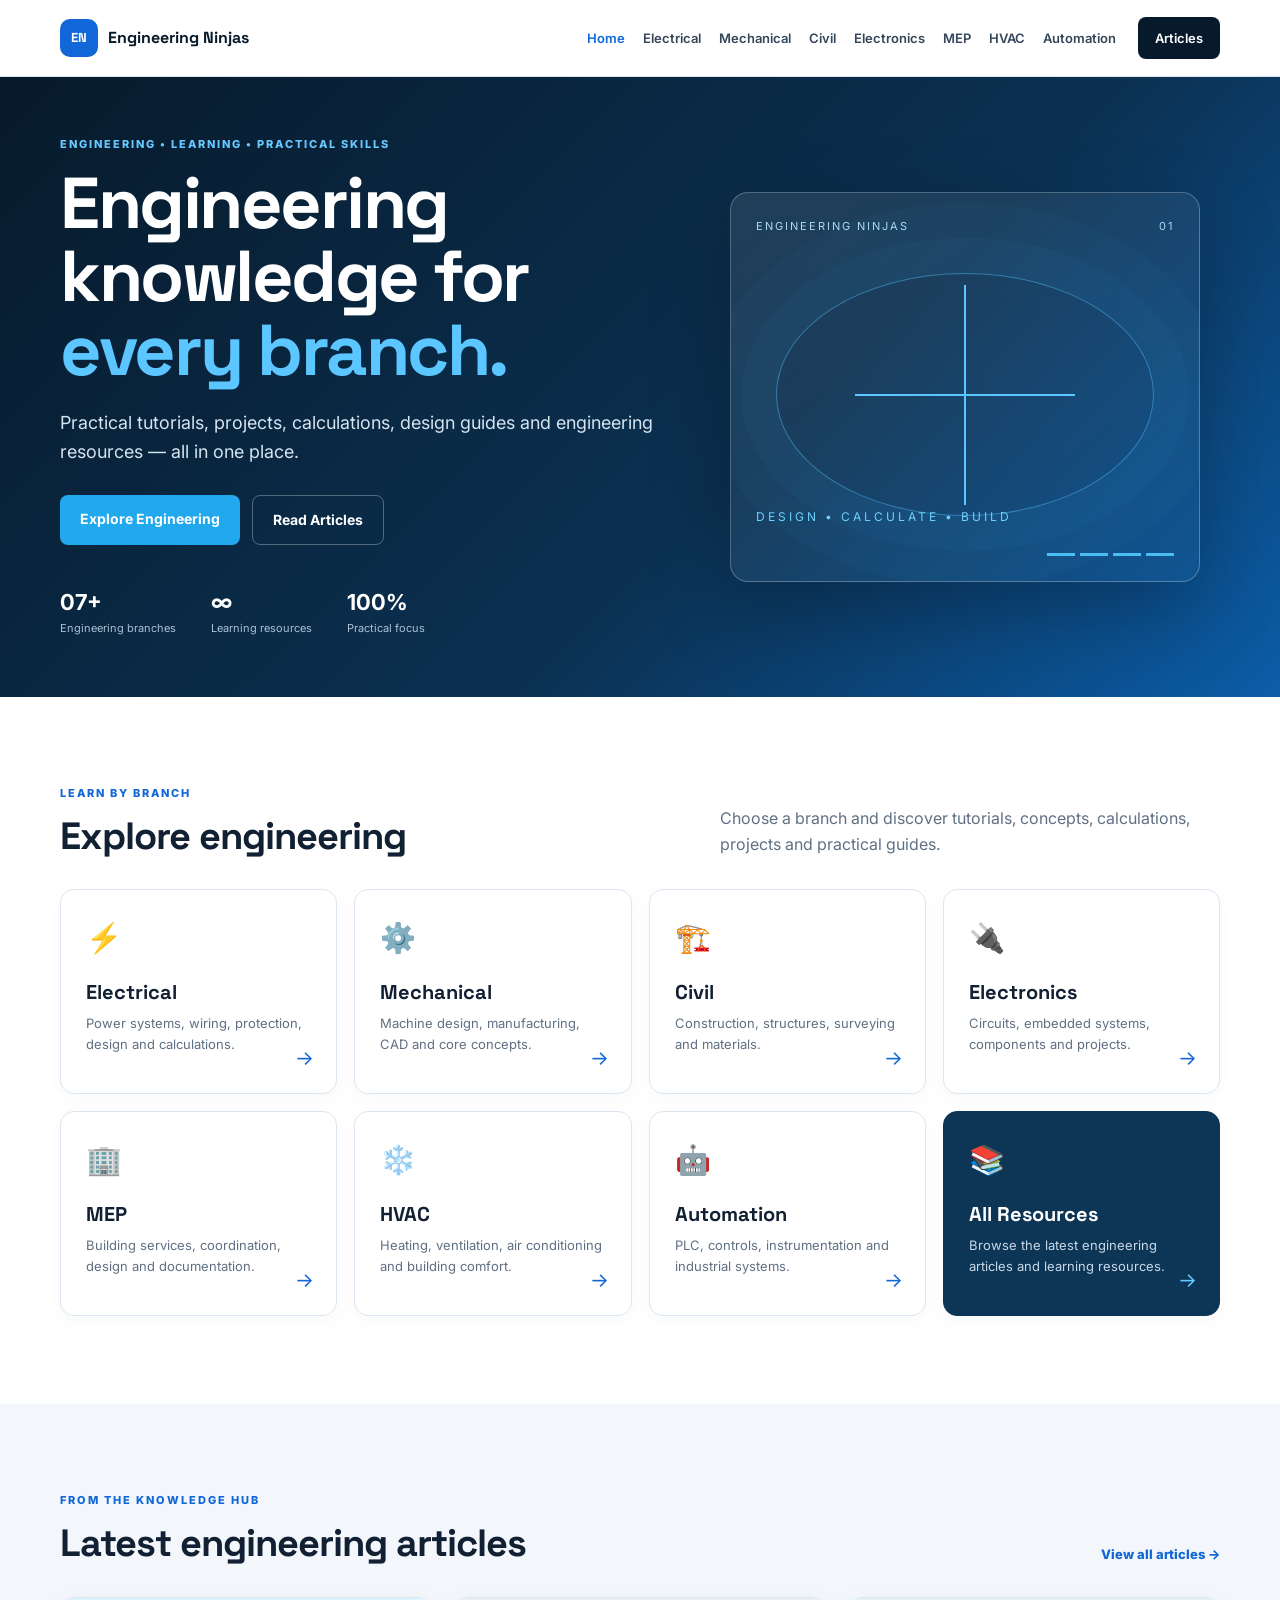
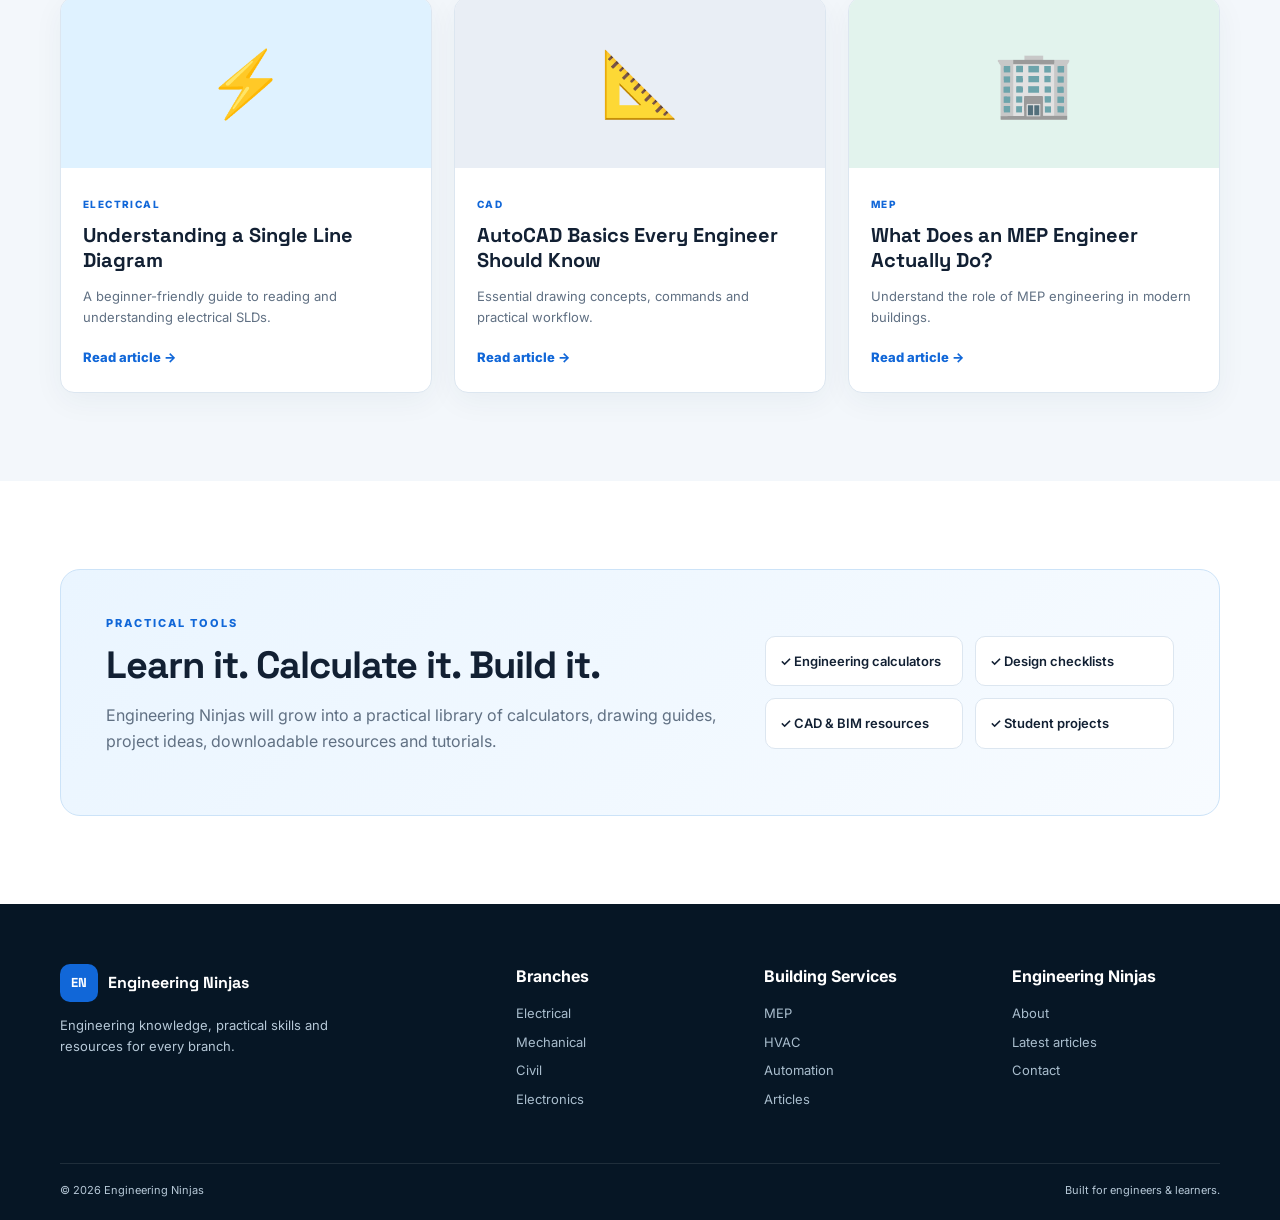
==== index.html @ e0939698 "Add files via upload" ====
<!DOCTYPE html>
<html lang="en">
<head>
  <meta charset="UTF-8">
  <meta name="viewport" content="width=device-width, initial-scale=1.0">
  <meta name="description" content="Engineering Ninjas — practical engineering tutorials, projects, calculations and resources for every engineering branch.">
  <title>Engineering Ninjas | Engineering Knowledge for Every Branch</title>
  <link rel="stylesheet" href="style.css">
</head>
<body>
  <header class="site-header">
    <div class="container nav-wrap">
      <a class="brand" href="index.html">
        <span class="brand-mark">EN</span>
        <span>Engineering Ninjas</span>
      </a>
      <button class="menu-toggle" aria-label="Open menu">☰</button>
      <nav class="nav" aria-label="Main navigation">
        <a class="active" href="index.html">Home</a>
        <a href="branch.html?branch=Electrical">Electrical</a>
        <a href="branch.html?branch=Mechanical">Mechanical</a>
        <a href="branch.html?branch=Civil">Civil</a>
        <a href="branch.html?branch=Electronics">Electronics</a>
        <a href="branch.html?branch=MEP">MEP</a>
        <a href="branch.html?branch=HVAC">HVAC</a>
        <a href="branch.html?branch=Automation">Automation</a>
      </nav>
      <a class="header-btn" href="#articles">Articles</a>
    </div>
  </header>

  <main>
    <section class="hero">
      <div class="hero-grid container">
        <div class="hero-copy">
          <div class="eyebrow">ENGINEERING • LEARNING • PRACTICAL SKILLS</div>
          <h1>Engineering knowledge for <span>every branch.</span></h1>
          <p>Practical tutorials, projects, calculations, design guides and engineering resources — all in one place.</p>
          <div class="hero-actions">
            <a class="btn primary" href="#branches">Explore Engineering</a>
            <a class="btn secondary" href="#articles">Read Articles</a>
          </div>
          <div class="hero-stats">
            <div><strong>07+</strong><span>Engineering branches</span></div>
            <div><strong>∞</strong><span>Learning resources</span></div>
            <div><strong>100%</strong><span>Practical focus</span></div>
          </div>
        </div>
        <div class="hero-visual">
          <div class="blueprint-card">
            <div class="bp-top"><span>ENGINEERING NINJAS</span><span>01</span></div>
            <div class="circuit"></div>
            <div class="bp-label">DESIGN • CALCULATE • BUILD</div>
            <div class="blueprint-lines">
              <span></span><span></span><span></span><span></span>
            </div>
          </div>
        </div>
      </div>
    </section>

    <section class="section" id="branches">
      <div class="container">
        <div class="section-heading">
          <div>
            <div class="eyebrow">LEARN BY BRANCH</div>
            <h2>Explore engineering</h2>
          </div>
          <p>Choose a branch and discover tutorials, concepts, calculations, projects and practical guides.</p>
        </div>
        <div class="branch-grid">
          <a class="branch-card" href="branch.html?branch=Electrical"><span class="icon">⚡</span><h3>Electrical</h3><p>Power systems, wiring, protection, design and calculations.</p><span class="arrow">→</span></a>
          <a class="branch-card" href="branch.html?branch=Mechanical"><span class="icon">⚙️</span><h3>Mechanical</h3><p>Machine design, manufacturing, CAD and core concepts.</p><span class="arrow">→</span></a>
          <a class="branch-card" href="branch.html?branch=Civil"><span class="icon">🏗️</span><h3>Civil</h3><p>Construction, structures, surveying and materials.</p><span class="arrow">→</span></a>
          <a class="branch-card" href="branch.html?branch=Electronics"><span class="icon">🔌</span><h3>Electronics</h3><p>Circuits, embedded systems, components and projects.</p><span class="arrow">→</span></a>
          <a class="branch-card" href="branch.html?branch=MEP"><span class="icon">🏢</span><h3>MEP</h3><p>Building services, coordination, design and documentation.</p><span class="arrow">→</span></a>
          <a class="branch-card" href="branch.html?branch=HVAC"><span class="icon">❄️</span><h3>HVAC</h3><p>Heating, ventilation, air conditioning and building comfort.</p><span class="arrow">→</span></a>
          <a class="branch-card" href="branch.html?branch=Automation"><span class="icon">🤖</span><h3>Automation</h3><p>PLC, controls, instrumentation and industrial systems.</p><span class="arrow">→</span></a>
          <a class="branch-card special" href="#articles"><span class="icon">📚</span><h3>All Resources</h3><p>Browse the latest engineering articles and learning resources.</p><span class="arrow">→</span></a>
        </div>
      </div>
    </section>

    <section class="section soft" id="articles">
      <div class="container">
        <div class="section-heading">
          <div>
            <div class="eyebrow">FROM THE KNOWLEDGE HUB</div>
            <h2>Latest engineering articles</h2>
          </div>
          <a class="text-link" href="articles.html">View all articles →</a>
        </div>
        <div class="article-grid">
          <article class="article-card"><div class="article-image electrical">⚡</div><div class="article-body"><span class="tag">Electrical</span><h3>Understanding a Single Line Diagram</h3><p>A beginner-friendly guide to reading and understanding electrical SLDs.</p><a href="article.html" class="text-link">Read article →</a></div></article>
          <article class="article-card"><div class="article-image cad">📐</div><div class="article-body"><span class="tag">CAD</span><h3>AutoCAD Basics Every Engineer Should Know</h3><p>Essential drawing concepts, commands and practical workflow.</p><a href="article.html" class="text-link">Read article →</a></div></article>
          <article class="article-card"><div class="article-image mep">🏢</div><div class="article-body"><span class="tag">MEP</span><h3>What Does an MEP Engineer Actually Do?</h3><p>Understand the role of MEP engineering in modern buildings.</p><a href="article.html" class="text-link">Read article →</a></div></article>
        </div>
      </div>
    </section>

    <section class="section">
      <div class="container resource-box">
        <div>
          <div class="eyebrow">PRACTICAL TOOLS</div>
          <h2>Learn it. Calculate it. Build it.</h2>
          <p>Engineering Ninjas will grow into a practical library of calculators, drawing guides, project ideas, downloadable resources and tutorials.</p>
        </div>
        <div class="resource-list">
          <div>✓ Engineering calculators</div>
          <div>✓ Design checklists</div>
          <div>✓ CAD & BIM resources</div>
          <div>✓ Student projects</div>
        </div>
      </div>
    </section>
  </main>

  <footer class="footer">
    <div class="container footer-grid">
      <div><a class="brand footer-brand" href="index.html"><span class="brand-mark">EN</span><span>Engineering Ninjas</span></a><p>Engineering knowledge, practical skills and resources for every branch.</p></div>
      <div><h4>Branches</h4><a href="branch.html?branch=Electrical">Electrical</a><a href="branch.html?branch=Mechanical">Mechanical</a><a href="branch.html?branch=Civil">Civil</a><a href="branch.html?branch=Electronics">Electronics</a></div>
      <div><h4>Building Services</h4><a href="branch.html?branch=MEP">MEP</a><a href="branch.html?branch=HVAC">HVAC</a><a href="branch.html?branch=Automation">Automation</a><a href="articles.html">Articles</a></div>
      <div><h4>Engineering Ninjas</h4><a href="about.html">About</a><a href="#articles">Latest articles</a><a href="mailto:hello@example.com">Contact</a></div>
    </div>
    <div class="container footer-bottom"><span>© 2026 Engineering Ninjas</span><span>Built for engineers & learners.</span></div>
  </footer>

  <script src="script.js"></script>
</body>
</html>
---- style.css ----
@import url('https://fonts.googleapis.com/css2?family=Inter:wght@400;500;600;700;800&family=Space+Grotesk:wght@500;600;700&display=swap');
:root{--navy:#071a2b;--blue:#1167d8;--cyan:#21a8e8;--ink:#122033;--muted:#607083;--light:#f3f7fb;--white:#fff;--line:#dce6f0;--shadow:0 18px 50px rgba(10,34,58,.10)}
*{box-sizing:border-box}html{scroll-behavior:smooth}body{margin:0;font-family:Inter,Arial,sans-serif;color:var(--ink);background:#fff;line-height:1.6}.container{width:min(1160px,92%);margin:auto}
.site-header{position:sticky;top:0;z-index:20;background:rgba(255,255,255,.96);border-bottom:1px solid var(--line);backdrop-filter:blur(10px)}.nav-wrap{min-height:76px;display:flex;align-items:center;gap:22px}.brand{display:flex;align-items:center;gap:10px;text-decoration:none;color:var(--navy);font-weight:800;font-family:"Space Grotesk";white-space:nowrap}.brand-mark{width:38px;height:38px;display:grid;place-items:center;background:var(--blue);color:white;border-radius:10px;font-size:13px}.nav{display:flex;align-items:center;gap:18px;margin-left:auto}.nav a,.header-btn{font-size:13px;font-weight:600;color:#34465a;text-decoration:none}.nav a:hover,.nav a.active{color:var(--blue)}.header-btn{padding:11px 17px;border-radius:8px;background:var(--navy);color:white}.menu-toggle{display:none;border:0;background:none;font-size:24px}
.hero{background:linear-gradient(135deg,#071a2b 0%,#0b3152 60%,#0c5da8 100%);color:#fff;overflow:hidden}.hero-grid{min-height:620px;display:grid;grid-template-columns:1.08fr .92fr;align-items:center;gap:50px}.eyebrow{font-size:11px;letter-spacing:2px;font-weight:800;color:var(--blue);margin-bottom:13px}.hero .eyebrow{color:#67c9ff}.hero h1{font-family:"Space Grotesk";font-size:clamp(44px,6vw,72px);line-height:1.02;margin:0 0 22px;letter-spacing:-2.5px}.hero h1 span{color:#5bc6ff}.hero p{font-size:18px;color:#d5e4f1;max-width:610px}.hero-actions{display:flex;gap:12px;margin:28px 0}.btn{display:inline-block;padding:13px 20px;border-radius:8px;text-decoration:none;font-weight:700;font-size:14px}.btn.primary{background:#22a9ed;color:#fff}.btn.secondary{border:1px solid rgba(255,255,255,.3);color:#fff}.hero-stats{display:flex;gap:35px;margin-top:40px}.hero-stats div{display:flex;flex-direction:column}.hero-stats strong{font-size:22px}.hero-stats span{font-size:11px;color:#aac1d3}.hero-visual{display:flex;justify-content:center}.blueprint-card{width:min(470px,100%);height:390px;border:1px solid rgba(255,255,255,.25);border-radius:18px;background:linear-gradient(145deg,rgba(255,255,255,.09),rgba(255,255,255,.02));box-shadow:0 30px 80px rgba(0,0,0,.25);padding:25px;position:relative;overflow:hidden}.bp-top{display:flex;justify-content:space-between;color:#a9dbf6;font-size:11px;letter-spacing:2px}.circuit{position:absolute;inset:80px 45px 65px;border:1px solid rgba(84,198,255,.45);border-radius:50%;box-shadow:0 0 0 35px rgba(60,181,245,.04),0 0 0 70px rgba(60,181,245,.03)}.circuit:before,.circuit:after{content:"";position:absolute;background:#5bc6ff}.circuit:before{width:220px;height:2px;left:50%;top:50%;transform:translate(-50%,-50%)}.circuit:after{height:220px;width:2px;left:50%;top:50%;transform:translate(-50%,-50%)}.bp-label{position:absolute;bottom:55px;left:25px;font-size:12px;letter-spacing:3px;color:#6ed0ff}.blueprint-lines{position:absolute;bottom:25px;right:25px;display:flex;gap:5px}.blueprint-lines span{width:28px;height:3px;background:#4bbdf2}
.section{padding:88px 0}.soft{background:var(--light)}.section-heading{display:flex;justify-content:space-between;align-items:end;gap:30px;margin-bottom:32px}.section-heading h2,.resource-box h2{font-family:"Space Grotesk";font-size:38px;line-height:1.1;margin:0;letter-spacing:-1px}.section-heading p{max-width:500px;color:var(--muted);margin:0}.branch-grid{display:grid;grid-template-columns:repeat(4,1fr);gap:17px}.branch-card{position:relative;padding:25px;background:#fff;border:1px solid var(--line);border-radius:14px;text-decoration:none;color:var(--ink);min-height:205px;transition:.2s;box-shadow:0 5px 18px rgba(20,50,80,.03)}.branch-card:hover{transform:translateY(-5px);box-shadow:var(--shadow);border-color:#b8d5f3}.branch-card.special{background:#0d3556;color:white;border-color:#0d3556}.branch-card .icon{font-size:29px}.branch-card h3{font-family:"Space Grotesk";margin:14px 0 5px;font-size:20px}.branch-card p{color:var(--muted);font-size:13px;margin:0;max-width:240px}.branch-card.special p{color:#c7d9e8}.arrow{position:absolute;right:22px;bottom:19px;color:var(--blue);font-size:20px}.special .arrow{color:#68caff}
.article-grid{display:grid;grid-template-columns:repeat(3,1fr);gap:22px}.article-card{background:#fff;border:1px solid var(--line);border-radius:14px;overflow:hidden;box-shadow:0 8px 30px rgba(20,50,80,.05)}.article-image{height:170px;display:grid;place-items:center;font-size:64px}.article-image.electrical{background:#dff2ff}.article-image.cad{background:#e9eef5}.article-image.mep{background:#e2f3ed}.article-body{padding:22px}.tag{font-size:10px;text-transform:uppercase;letter-spacing:1.4px;color:var(--blue);font-weight:800}.article-body h3{font-family:"Space Grotesk";font-size:20px;line-height:1.25;margin:8px 0}.article-body p{font-size:13px;color:var(--muted);margin-bottom:16px}.text-link{color:var(--blue);font-size:13px;font-weight:800;text-decoration:none}.resource-box{background:linear-gradient(135deg,#eaf5ff,#f7fbff);border:1px solid #cce3f8;border-radius:20px;padding:45px;display:grid;grid-template-columns:1.2fr .8fr;gap:45px}.resource-box p{color:var(--muted);max-width:650px}.resource-list{display:grid;grid-template-columns:1fr 1fr;gap:12px;align-content:center}.resource-list div{background:#fff;border:1px solid var(--line);padding:14px;border-radius:10px;font-size:13px;font-weight:600}
.footer{background:#061625;color:#b6c8d7;padding:60px 0 20px}.footer-grid{display:grid;grid-template-columns:2fr 1fr 1fr 1fr;gap:40px}.footer-brand{color:white}.footer p{font-size:13px;max-width:330px}.footer h4{color:white;margin:0 0 13px}.footer a:not(.brand){display:block;color:#a9bdcd;text-decoration:none;font-size:13px;margin:8px 0}.footer a:hover{color:#61caff}.footer-bottom{border-top:1px solid rgba(255,255,255,.1);margin-top:45px;padding-top:18px;display:flex;justify-content:space-between;font-size:11px}
@media(max-width:1000px){.nav{gap:10px}.nav a:nth-child(n+6){display:none}.branch-grid{grid-template-columns:repeat(2,1fr)}.hero-grid{grid-template-columns:1fr}.hero-visual{display:none}.article-grid{grid-template-columns:1fr 1fr}.footer-grid{grid-template-columns:1fr 1fr}}
@media(max-width:700px){.nav,.header-btn{display:none}.menu-toggle{display:block;margin-left:auto}.nav-wrap{min-height:66px}.hero-grid{min-height:570px}.hero h1{font-size:44px}.hero-stats{gap:18px}.section{padding:60px 0}.section-heading{display:block}.section-heading p{margin-top:14px}.branch-grid,.article-grid,.resource-box,.footer-grid{grid-template-columns:1fr}.resource-box{padding:28px}.resource-list{grid-template-columns:1fr}.footer-grid{gap:25px}.footer-bottom{display:block}.footer-bottom span{display:block;margin:5px 0}}
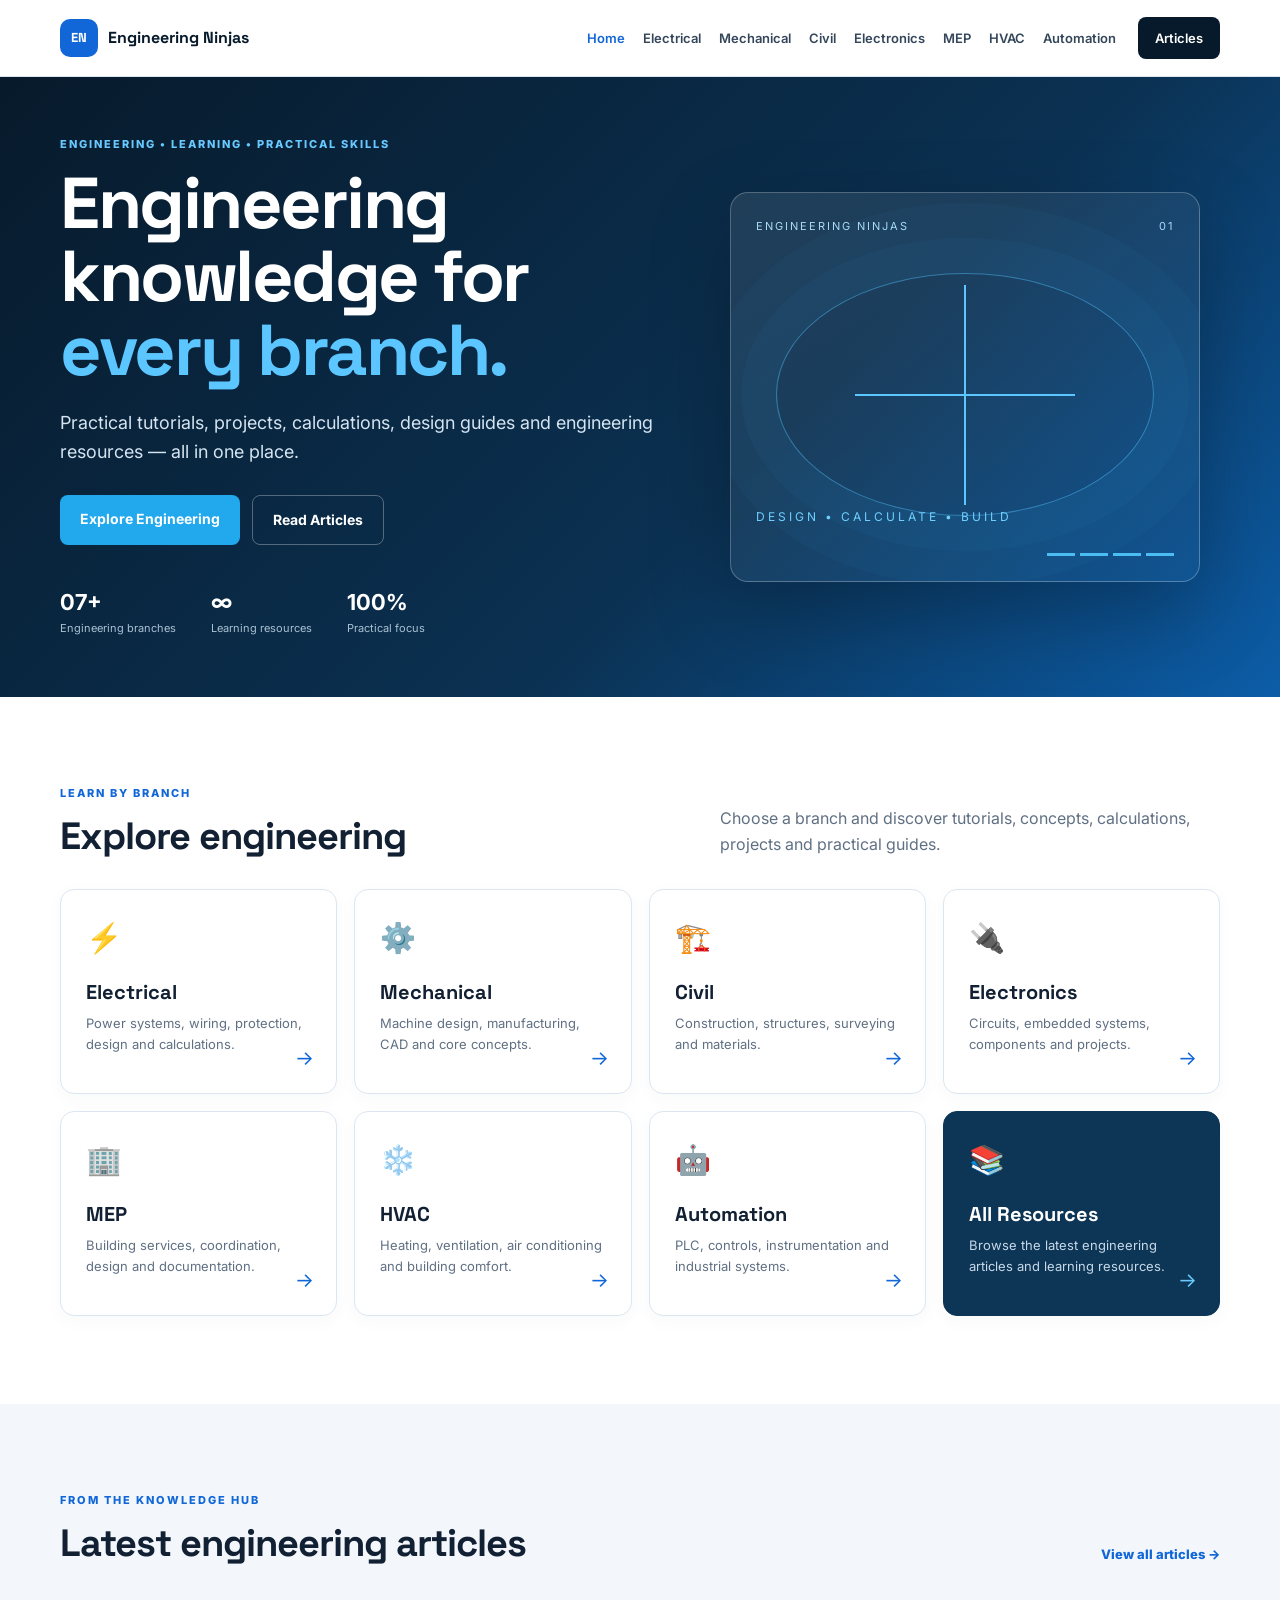
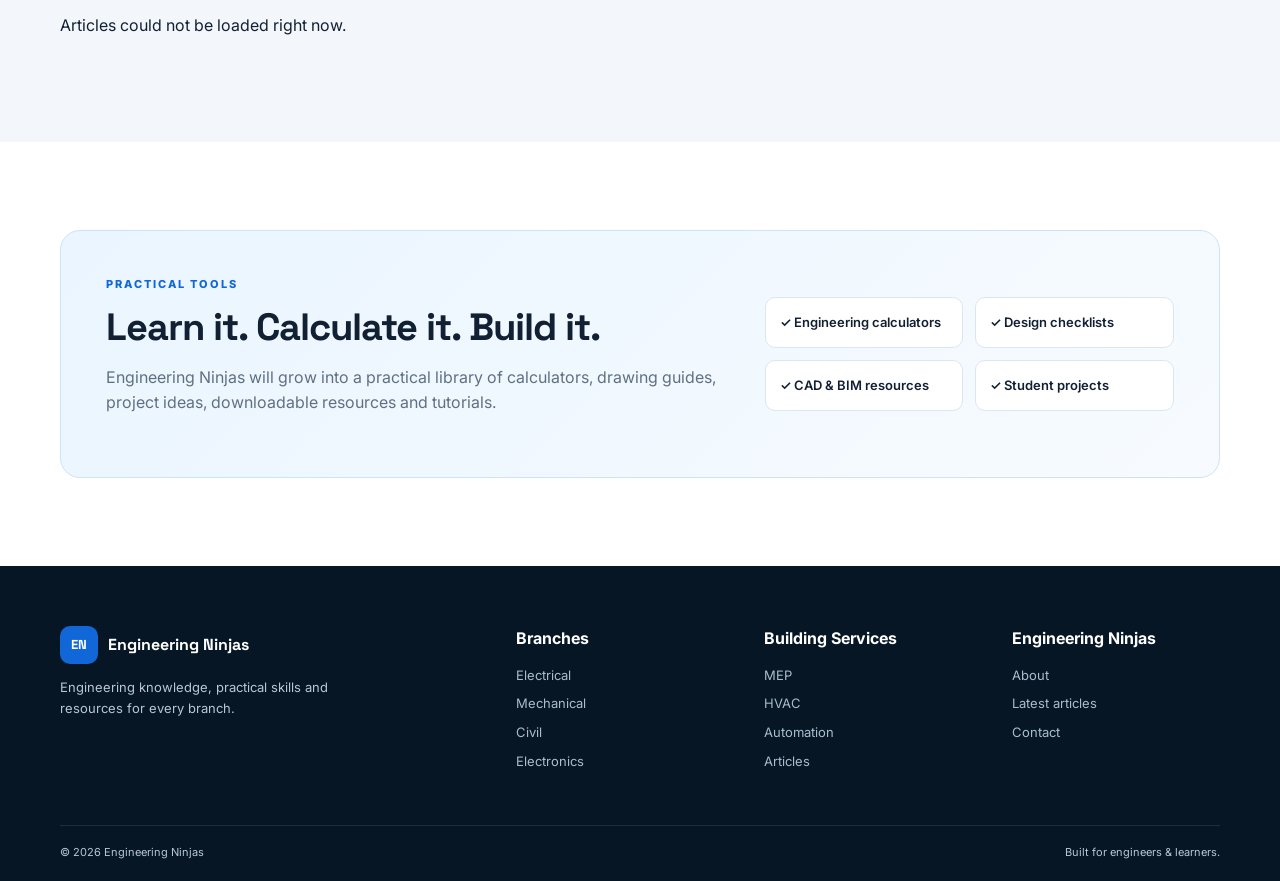
==== commit a81ea747: "Update index.html" ====
--- a/index.html
+++ b/index.html
@@ -8,13 +8,16 @@
   <link rel="stylesheet" href="style.css">
 </head>
 <body>
+
   <header class="site-header">
     <div class="container nav-wrap">
       <a class="brand" href="index.html">
         <span class="brand-mark">EN</span>
         <span>Engineering Ninjas</span>
       </a>
+
       <button class="menu-toggle" aria-label="Open menu">☰</button>
+
       <nav class="nav" aria-label="Main navigation">
         <a class="active" href="index.html">Home</a>
         <a href="branch.html?branch=Electrical">Electrical</a>
@@ -25,106 +28,361 @@
         <a href="branch.html?branch=HVAC">HVAC</a>
         <a href="branch.html?branch=Automation">Automation</a>
       </nav>
+
       <a class="header-btn" href="#articles">Articles</a>
     </div>
   </header>
 
+
   <main>
+
+    <!-- HERO -->
     <section class="hero">
       <div class="hero-grid container">
+
         <div class="hero-copy">
-          <div class="eyebrow">ENGINEERING • LEARNING • PRACTICAL SKILLS</div>
-          <h1>Engineering knowledge for <span>every branch.</span></h1>
-          <p>Practical tutorials, projects, calculations, design guides and engineering resources — all in one place.</p>
+
+          <div class="eyebrow">
+            ENGINEERING • LEARNING • PRACTICAL SKILLS
+          </div>
+
+          <h1>
+            Engineering knowledge for <span>every branch.</span>
+          </h1>
+
+          <p>
+            Practical tutorials, projects, calculations, design guides and engineering resources — all in one place.
+          </p>
+
           <div class="hero-actions">
-            <a class="btn primary" href="#branches">Explore Engineering</a>
-            <a class="btn secondary" href="#articles">Read Articles</a>
-          </div>
+            <a class="btn primary" href="#branches">
+              Explore Engineering
+            </a>
+
+            <a class="btn secondary" href="#articles">
+              Read Articles
+            </a>
+          </div>
+
           <div class="hero-stats">
-            <div><strong>07+</strong><span>Engineering branches</span></div>
-            <div><strong>∞</strong><span>Learning resources</span></div>
-            <div><strong>100%</strong><span>Practical focus</span></div>
-          </div>
-        </div>
+            <div>
+              <strong>07+</strong>
+              <span>Engineering branches</span>
+            </div>
+
+            <div>
+              <strong>∞</strong>
+              <span>Learning resources</span>
+            </div>
+
+            <div>
+              <strong>100%</strong>
+              <span>Practical focus</span>
+            </div>
+          </div>
+
+        </div>
+
+
         <div class="hero-visual">
+
           <div class="blueprint-card">
-            <div class="bp-top"><span>ENGINEERING NINJAS</span><span>01</span></div>
+
+            <div class="bp-top">
+              <span>ENGINEERING NINJAS</span>
+              <span>01</span>
+            </div>
+
             <div class="circuit"></div>
-            <div class="bp-label">DESIGN • CALCULATE • BUILD</div>
+
+            <div class="bp-label">
+              DESIGN • CALCULATE • BUILD
+            </div>
+
             <div class="blueprint-lines">
-              <span></span><span></span><span></span><span></span>
-            </div>
-          </div>
-        </div>
+              <span></span>
+              <span></span>
+              <span></span>
+              <span></span>
+            </div>
+
+          </div>
+
+        </div>
+
       </div>
     </section>
 
+
+    <!-- BRANCHES -->
     <section class="section" id="branches">
+
       <div class="container">
+
         <div class="section-heading">
+
           <div>
             <div class="eyebrow">LEARN BY BRANCH</div>
             <h2>Explore engineering</h2>
           </div>
-          <p>Choose a branch and discover tutorials, concepts, calculations, projects and practical guides.</p>
-        </div>
+
+          <p>
+            Choose a branch and discover tutorials, concepts, calculations, projects and practical guides.
+          </p>
+
+        </div>
+
+
         <div class="branch-grid">
-          <a class="branch-card" href="branch.html?branch=Electrical"><span class="icon">⚡</span><h3>Electrical</h3><p>Power systems, wiring, protection, design and calculations.</p><span class="arrow">→</span></a>
-          <a class="branch-card" href="branch.html?branch=Mechanical"><span class="icon">⚙️</span><h3>Mechanical</h3><p>Machine design, manufacturing, CAD and core concepts.</p><span class="arrow">→</span></a>
-          <a class="branch-card" href="branch.html?branch=Civil"><span class="icon">🏗️</span><h3>Civil</h3><p>Construction, structures, surveying and materials.</p><span class="arrow">→</span></a>
-          <a class="branch-card" href="branch.html?branch=Electronics"><span class="icon">🔌</span><h3>Electronics</h3><p>Circuits, embedded systems, components and projects.</p><span class="arrow">→</span></a>
-          <a class="branch-card" href="branch.html?branch=MEP"><span class="icon">🏢</span><h3>MEP</h3><p>Building services, coordination, design and documentation.</p><span class="arrow">→</span></a>
-          <a class="branch-card" href="branch.html?branch=HVAC"><span class="icon">❄️</span><h3>HVAC</h3><p>Heating, ventilation, air conditioning and building comfort.</p><span class="arrow">→</span></a>
-          <a class="branch-card" href="branch.html?branch=Automation"><span class="icon">🤖</span><h3>Automation</h3><p>PLC, controls, instrumentation and industrial systems.</p><span class="arrow">→</span></a>
-          <a class="branch-card special" href="#articles"><span class="icon">📚</span><h3>All Resources</h3><p>Browse the latest engineering articles and learning resources.</p><span class="arrow">→</span></a>
-        </div>
-      </div>
+
+          <a class="branch-card" href="branch.html?branch=Electrical">
+            <span class="icon">⚡</span>
+            <h3>Electrical</h3>
+            <p>Power systems, wiring, protection, design and calculations.</p>
+            <span class="arrow">→</span>
+          </a>
+
+
+          <a class="branch-card" href="branch.html?branch=Mechanical">
+            <span class="icon">⚙️</span>
+            <h3>Mechanical</h3>
+            <p>Machine design, manufacturing, CAD and core concepts.</p>
+            <span class="arrow">→</span>
+          </a>
+
+
+          <a class="branch-card" href="branch.html?branch=Civil">
+            <span class="icon">🏗️</span>
+            <h3>Civil</h3>
+            <p>Construction, structures, surveying and materials.</p>
+            <span class="arrow">→</span>
+          </a>
+
+
+          <a class="branch-card" href="branch.html?branch=Electronics">
+            <span class="icon">🔌</span>
+            <h3>Electronics</h3>
+            <p>Circuits, embedded systems, components and projects.</p>
+            <span class="arrow">→</span>
+          </a>
+
+
+          <a class="branch-card" href="branch.html?branch=MEP">
+            <span class="icon">🏢</span>
+            <h3>MEP</h3>
+            <p>Building services, coordination, design and documentation.</p>
+            <span class="arrow">→</span>
+          </a>
+
+
+          <a class="branch-card" href="branch.html?branch=HVAC">
+            <span class="icon">❄️</span>
+            <h3>HVAC</h3>
+            <p>Heating, ventilation, air conditioning and building comfort.</p>
+            <span class="arrow">→</span>
+          </a>
+
+
+          <a class="branch-card" href="branch.html?branch=Automation">
+            <span class="icon">🤖</span>
+            <h3>Automation</h3>
+            <p>PLC, controls, instrumentation and industrial systems.</p>
+            <span class="arrow">→</span>
+          </a>
+
+
+          <a class="branch-card special" href="#articles">
+            <span class="icon">📚</span>
+            <h3>All Resources</h3>
+            <p>Browse the latest engineering articles and learning resources.</p>
+            <span class="arrow">→</span>
+          </a>
+
+        </div>
+
+      </div>
+
     </section>
 
+
+    <!-- LATEST ARTICLES -->
     <section class="section soft" id="articles">
+
       <div class="container">
+
         <div class="section-heading">
+
           <div>
             <div class="eyebrow">FROM THE KNOWLEDGE HUB</div>
             <h2>Latest engineering articles</h2>
           </div>
-          <a class="text-link" href="articles.html">View all articles →</a>
-        </div>
-        <div class="article-grid">
-          <article class="article-card"><div class="article-image electrical">⚡</div><div class="article-body"><span class="tag">Electrical</span><h3>Understanding a Single Line Diagram</h3><p>A beginner-friendly guide to reading and understanding electrical SLDs.</p><a href="article.html" class="text-link">Read article →</a></div></article>
-          <article class="article-card"><div class="article-image cad">📐</div><div class="article-body"><span class="tag">CAD</span><h3>AutoCAD Basics Every Engineer Should Know</h3><p>Essential drawing concepts, commands and practical workflow.</p><a href="article.html" class="text-link">Read article →</a></div></article>
-          <article class="article-card"><div class="article-image mep">🏢</div><div class="article-body"><span class="tag">MEP</span><h3>What Does an MEP Engineer Actually Do?</h3><p>Understand the role of MEP engineering in modern buildings.</p><a href="article.html" class="text-link">Read article →</a></div></article>
-        </div>
-      </div>
+
+          <a class="text-link" href="articles.html">
+            View all articles →
+          </a>
+
+        </div>
+
+
+        <!-- WordPress articles will appear here -->
+        <div class="article-grid" id="latestArticles">
+
+          <p>Loading latest articles…</p>
+
+        </div>
+
+      </div>
+
     </section>
 
+
+    <!-- PRACTICAL TOOLS -->
     <section class="section">
+
       <div class="container resource-box">
+
         <div>
+
           <div class="eyebrow">PRACTICAL TOOLS</div>
-          <h2>Learn it. Calculate it. Build it.</h2>
-          <p>Engineering Ninjas will grow into a practical library of calculators, drawing guides, project ideas, downloadable resources and tutorials.</p>
-        </div>
+
+          <h2>
+            Learn it. Calculate it. Build it.
+          </h2>
+
+          <p>
+            Engineering Ninjas will grow into a practical library of calculators, drawing guides, project ideas, downloadable resources and tutorials.
+          </p>
+
+        </div>
+
+
         <div class="resource-list">
+
           <div>✓ Engineering calculators</div>
           <div>✓ Design checklists</div>
           <div>✓ CAD & BIM resources</div>
           <div>✓ Student projects</div>
-        </div>
-      </div>
+
+        </div>
+
+      </div>
+
     </section>
+
   </main>
 
+
+  <!-- FOOTER -->
   <footer class="footer">
+
     <div class="container footer-grid">
-      <div><a class="brand footer-brand" href="index.html"><span class="brand-mark">EN</span><span>Engineering Ninjas</span></a><p>Engineering knowledge, practical skills and resources for every branch.</p></div>
-      <div><h4>Branches</h4><a href="branch.html?branch=Electrical">Electrical</a><a href="branch.html?branch=Mechanical">Mechanical</a><a href="branch.html?branch=Civil">Civil</a><a href="branch.html?branch=Electronics">Electronics</a></div>
-      <div><h4>Building Services</h4><a href="branch.html?branch=MEP">MEP</a><a href="branch.html?branch=HVAC">HVAC</a><a href="branch.html?branch=Automation">Automation</a><a href="articles.html">Articles</a></div>
-      <div><h4>Engineering Ninjas</h4><a href="about.html">About</a><a href="#articles">Latest articles</a><a href="mailto:hello@example.com">Contact</a></div>
+
+      <div>
+
+        <a class="brand footer-brand" href="index.html">
+          <span class="brand-mark">EN</span>
+          <span>Engineering Ninjas</span>
+        </a>
+
+        <p>
+          Engineering knowledge, practical skills and resources for every branch.
+        </p>
+
+      </div>
+
+
+      <div>
+
+        <h4>Branches</h4>
+
+        <a href="branch.html?branch=Electrical">Electrical</a>
+        <a href="branch.html?branch=Mechanical">Mechanical</a>
+        <a href="branch.html?branch=Civil">Civil</a>
+        <a href="branch.html?branch=Electronics">Electronics</a>
+
+      </div>
+
+
+      <div>
+
+        <h4>Building Services</h4>
+
+        <a href="branch.html?branch=MEP">MEP</a>
+        <a href="branch.html?branch=HVAC">HVAC</a>
+        <a href="branch.html?branch=Automation">Automation</a>
+        <a href="articles.html">Articles</a>
+
+      </div>
+
+
+      <div>
+
+        <h4>Engineering Ninjas</h4>
+
+        <a href="about.html">About</a>
+        <a href="#articles">Latest articles</a>
+        <a href="mailto:hello@example.com">Contact</a>
+
+      </div>
+
     </div>
-    <div class="container footer-bottom"><span>© 2026 Engineering Ninjas</span><span>Built for engineers & learners.</span></div>
+
+
+    <div class="container footer-bottom">
+
+      <span>© 2026 Engineering Ninjas</span>
+
+      <span>
+        Built for engineers & learners.
+      </span>
+
+    </div>
+
   </footer>
 
+
+  <!-- EXISTING SITE JAVASCRIPT -->
   <script src="script.js"></script>
+
+
+  <!-- WORDPRESS CMS -->
+  <script src="wp-cms.js"></script>
+
+
+  <!-- LOAD LATEST WORDPRESS ARTICLES -->
+  <script>
+    (async () => {
+
+      const grid = document.getElementById('latestArticles');
+
+      if (!grid) return;
+
+      try {
+
+        const posts = await getPosts('per_page=3&_embed=1');
+
+        if (!posts.length) {
+
+          grid.innerHTML = '<p>No articles published yet.</p>';
+
+          return;
+        }
+
+        grid.innerHTML = posts
+          .map(post => postCard(post))
+          .join('');
+
+      } catch (error) {
+
+        console.error('Could not load WordPress articles:', error);
+
+        grid.innerHTML =
+          '<p>Articles could not be loaded right now.</p>';
+
+      }
+
+    })();
+  </script>
+
 </body>
-</html>+</html>
--- a/style.css
+++ b/style.css
@@ -8,3 +8,4 @@
 .footer{background:#061625;color:#b6c8d7;padding:60px 0 20px}.footer-grid{display:grid;grid-template-columns:2fr 1fr 1fr 1fr;gap:40px}.footer-brand{color:white}.footer p{font-size:13px;max-width:330px}.footer h4{color:white;margin:0 0 13px}.footer a:not(.brand){display:block;color:#a9bdcd;text-decoration:none;font-size:13px;margin:8px 0}.footer a:hover{color:#61caff}.footer-bottom{border-top:1px solid rgba(255,255,255,.1);margin-top:45px;padding-top:18px;display:flex;justify-content:space-between;font-size:11px}
 @media(max-width:1000px){.nav{gap:10px}.nav a:nth-child(n+6){display:none}.branch-grid{grid-template-columns:repeat(2,1fr)}.hero-grid{grid-template-columns:1fr}.hero-visual{display:none}.article-grid{grid-template-columns:1fr 1fr}.footer-grid{grid-template-columns:1fr 1fr}}
 @media(max-width:700px){.nav,.header-btn{display:none}.menu-toggle{display:block;margin-left:auto}.nav-wrap{min-height:66px}.hero-grid{min-height:570px}.hero h1{font-size:44px}.hero-stats{gap:18px}.section{padding:60px 0}.section-heading{display:block}.section-heading p{margin-top:14px}.branch-grid,.article-grid,.resource-box,.footer-grid{grid-template-columns:1fr}.resource-box{padding:28px}.resource-list{grid-template-columns:1fr}.footer-grid{gap:25px}.footer-bottom{display:block}.footer-bottom span{display:block;margin:5px 0}}
+.article-cover{display:block;width:100%;height:170px;object-fit:cover}.article-cover-large{height:auto;max-height:520px;border-radius:14px;margin:28px 0 35px;border:1px solid var(--line)}.article-content{font-size:18px;line-height:1.85;color:#25374a}.article-content h2,.article-content h3{font-family:"Space Grotesk";color:var(--ink);margin-top:35px}.article-content img{max-width:100%;height:auto;border-radius:12px}.article-content a{color:var(--blue)}
